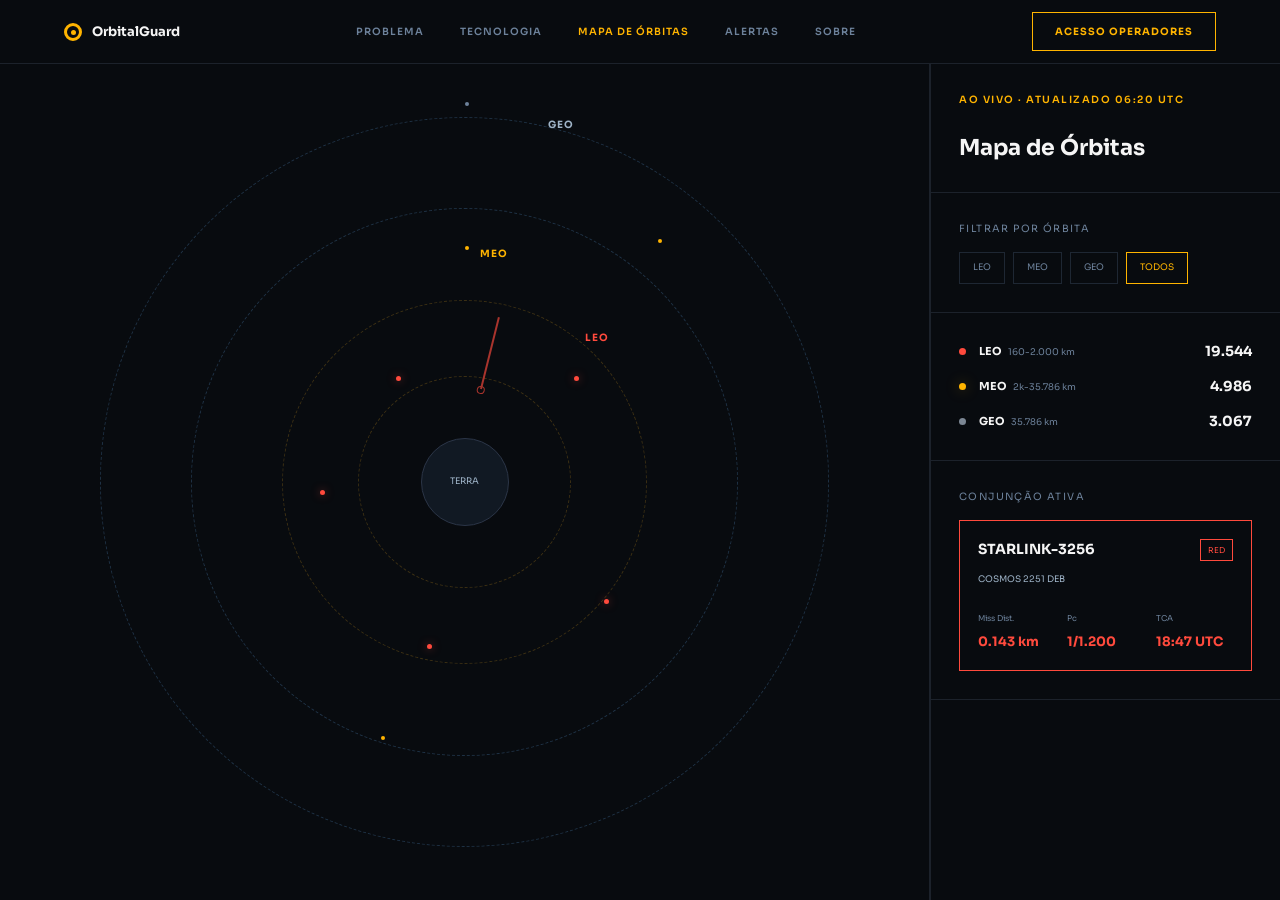
==== pages/map.html @ 365ae60f "Arrumando erros" ====
<!DOCTYPE html>
<html lang="pt-BR">

<head>
    <meta charset="UTF-8">
    <meta name="viewport" content="width=device-width, initial-scale=1.0">
    <title>Mapa de Órbitas | OrbitalGuard</title>

    <link rel="icon" type="image/png" href="../assets/images/global/favicon.png">

    <link rel="preconnect" href="https://fonts.googleapis.com">
    <link rel="preconnect" href="https://fonts.gstatic.com" crossorigin>
    <link href="https://fonts.googleapis.com/css2?family=Sora:wght@300;400;500;600;700&display=swap" rel="stylesheet">

    <link rel="stylesheet" href="../assets/css/reset.css">
    <link rel="stylesheet" href="../assets/css/style.css">
    <link rel="stylesheet" href="../assets/css/map.css">
</head>

<body>

    <header class="header">
    <a href="../index.html" class="logo">
        <span class="logo-icon"></span>
        OrbitalGuard
    </a>

    <nav class="nav">
        <a href="../index.html">Problema</a>
        <a href="./tech.html">Tecnologia</a>
        <a href="./map.html" class="active">Mapa de Órbitas</a>
        <a href="./alert.html">Alertas</a>
        <a href="./about.html">Sobre</a>
    </nav>

    <a href="../pages/access.html" class="btn-outline">
        Acesso Operadores
    </a>

    <button class="menu-toggle" type="button" aria-label="Abrir menu">
        <span></span>
        <span></span>
    </button>
</header>

    <main class="map-main">
        <section class="map-view">
            <div class="orbital-map">
                <div class="map-orbit map-orbit-1"></div>
                <div class="map-orbit map-orbit-2"></div>
                <div class="map-orbit map-orbit-3"></div>
                <div class="map-orbit map-orbit-4"></div>

                <div class="map-earth">Terra</div>

                <span class="map-label label-leo">LEO</span>
                <span class="map-label label-meo">MEO</span>
                <span class="map-label label-geo">GEO</span>

                <span class="object yellow obj-1" data-orbit="meo"></span>
                <span class="object yellow obj-2" data-orbit="meo"></span>
                <span class="object yellow obj-3" data-orbit="meo"></span>

                <span class="object red obj-4" data-orbit="leo"></span>
                <span class="object red obj-5" data-orbit="leo"></span>
                <span class="object red obj-6" data-orbit="leo"></span>
                <span class="object red obj-7" data-orbit="leo"></span>
                <span class="object red obj-8" data-orbit="leo"></span>

                <span class="object blue obj-9" data-orbit="geo"></span>

                <span class="danger-line"></span>
            </div>
        </section>

        <aside class="map-panel">
            <div class="panel-block">
                <p class="status">Ao vivo · Atualizado <span id="map-time"></span></p>
                <h1>Mapa de Órbitas</h1>
            </div>

            <div class="panel-block">
                <p class="panel-title">Filtrar por órbita</p>

                <div class="filter-buttons">
                    <button class="filter-btn" data-filter="leo">LEO</button>
                    <button class="filter-btn" data-filter="meo">MEO</button>
                    <button class="filter-btn" data-filter="geo">GEO</button>
                    <button class="filter-btn active" data-filter="todos">Todos</button>
                </div>
            </div>

            <div class="panel-block orbit-counts">
                <div>
                    <span class="red-dot"></span>
                    <p>LEO <small>160-2.000 km</small></p>
                    <strong>19.544</strong>
                </div>

                <div>
                    <span class="yellow-dot"></span>
                    <p>MEO <small>2k-35.786 km</small></p>
                    <strong>4.986</strong>
                </div>

                <div>
                    <span class="gray-dot"></span>
                    <p>GEO <small>35.786 km</small></p>
                    <strong>3.067</strong>
                </div>
            </div>

            <div class="panel-block">
                <p class="panel-title">Conjunção ativa</p>

                <div class="alert-card">
                    <div class="alert-header">
                        <h2>STARLINK-3256</h2>
                        <span>RED</span>
                    </div>

                    <p class="alert-subtitle">COSMOS 2251 DEB</p>

                    <div class="alert-grid">
                        <div>
                            <small>Miss Dist.</small>
                            <strong>0.143 km</strong>
                        </div>

                        <div>
                            <small>Pc</small>
                            <strong>1/1.200</strong>
                        </div>

                        <div>
                            <small>TCA</small>
                            <strong>18:47 UTC</strong>
                        </div>
                    </div>
                </div>
            </div>
        </aside>
    </main>

    <script src="../assets/js/map.js"></script>

<div class="side-menu">

        <a href="../index.html">Problema</a>
        <a href="./tech.html">Tecnologia</a>
        <a href="./map.html">Mapa de Órbitas</a>
        <a href="./alert.html">Alertas</a>
        <a href="./about.html">Sobre</a>
        <a href="../pages/access.html" class="menu-operator">Acesso Operadores</a>

    </div>

    <script src="../assets/js/menu.js"></script>

</body>

</html>
---- assets/css/style.css ----
body {
    background: #080b0f;
    color: #f5f5f5;
    font-family: "Sora", sans-serif;
    overflow-x: hidden;
}

.header,
main,
footer {
    width: 100%;
    margin-left: 0;
    margin-right: 0;
}

.header {
    margin-top: 0;
    height: 64px;
    background: #080b0f;
    border-bottom: 1px solid #1c222b;
    display: flex;
    align-items: center;
    justify-content: space-between;
    padding: 0 clamp(24px, 5vw, 70px);
}

.logo {
    display: flex;
    align-items: center;
    gap: 10px;
    font-size: 13px;
    font-weight: 700;
    transition: 0.3s;
}

.logo:hover {
    color: #ffb400;
}

.logo-icon {
    width: 18px;
    height: 18px;
    border: 3px solid #ffb400;
    border-radius: 50%;
    display: inline-block;
    position: relative;
}

.logo-icon::after {
    content: "";
    width: 5px;
    height: 5px;
    background: #ffb400;
    border-radius: 50%;
    position: absolute;
    top: 4px;
    left: 4px;
}

.nav {
    display: flex;
    gap: clamp(18px, 3vw, 36px);
    font-size: 10px;
    font-weight: 600;
    text-transform: uppercase;
    letter-spacing: 1px;
}

.nav a {
    color: #6d829b;
    transition: 0.3s;
}

.nav a:hover,
.nav .active {
    color: #ffb400;
}

.btn-outline {
    border: 1px solid #ffb400;
    color: #ffb400;
    padding: 11px 22px;
    font-size: 10px;
    font-weight: 700;
    text-transform: uppercase;
    letter-spacing: 1px;
    transition: 0.3s;
}

.btn-outline:hover {
    background: #ffb400;
    color: #090b0e;
}

main {
    background: #080b0f;
}

.hero {
    min-height: 520px;
    padding: 90px clamp(32px, 6vw, 90px);
    display: flex;
    justify-content: space-between;
    align-items: center;
    gap: 60px;
    border-bottom: 1px solid #1c222b;
}

.hero-text {
    max-width: 750px;
}

.status,
.tag {
    color: #ffb400;
    font-size: 10px;
    font-weight: 600;
    text-transform: uppercase;
    letter-spacing: 1.5px;
    margin-bottom: 24px;
}

.hero h1 {
    font-size: clamp(42px, 5vw, 64px);
    font-weight: 700;
    line-height: 1;
    letter-spacing: -3px;
    margin-bottom: 28px;
    text-shadow: none;
}

.description {
    max-width: 520px;
    color: #9eb3c7;
    font-size: 15px;
    line-height: 1.7;
    margin-bottom: 32px;
}

.buttons {
    display: flex;
    gap: 16px;
}

.btn-primary,
.btn-secondary {
    display: inline-block;
    padding: 15px 26px;
    font-size: 10px;
    font-weight: 700;
    text-transform: uppercase;
    letter-spacing: 1px;
    transition: 0.3s;
}

.btn-primary {
    background: #ffb400;
    color: #090b0e;
}

.btn-primary:hover {
    background: #ffc83d;
    transform: translateY(-2px);
}

.btn-secondary {
    background: #10151c;
    color: #c5d4e4;
    border: 1px solid #1e2733;
}

.btn-secondary:hover {
    border-color: #ffb400;
    color: #ffb400;
    transform: translateY(-2px);
}

.orbit-area {
    width: clamp(360px, 40vw, 560px);
    height: clamp(360px, 40vw, 560px);
    min-width: 360px;
    position: relative;
    border-radius: 50%;
    display: block;
    transition: 0.3s;
}

.orbit-area:hover {
    transform: scale(1.03);
}

.orbit {
    position: absolute;
    border: 1px dashed #203040;
    border-radius: 50%;
    top: 50%;
    left: 50%;
    transform-origin: center center;
    animation-name: spin-dashed-orbit;
    animation-timing-function: linear;
    animation-iteration-count: infinite;
}

.orbit-1 {
    width: 30%;
    height: 30%;
    margin-top: -15%;
    margin-left: -15%;
    border-style: dotted;
    border-width: 2px;
    animation-duration: 18s;
}

.orbit-2 {
    width: 50%;
    height: 50%;
    margin-top: -25%;
    margin-left: -25%;
    animation-duration: 28s;
    animation-direction: reverse;
}

.orbit-3 {
    width: 70%;
    height: 70%;
    margin-top: -35%;
    margin-left: -35%;
    animation-duration: 38s;
}

.orbit-4 {
    width: 92%;
    height: 92%;
    margin-top: -46%;
    margin-left: -46%;
    animation-duration: 52s;
    animation-direction: reverse;
}

@keyframes spin-dashed-orbit {
    from {
        transform: rotate(0deg);
    }

    to {
        transform: rotate(360deg);
    }
}

.orbit-label {
    position: absolute;
    color: #4f5f7e;
    font-size: 14px;
    letter-spacing: 4px;
    pointer-events: none;
}

.label-leo {
    top: 27%;
    left: 52%;
}

.label-meo {
    top: 16%;
    left: 52%;
}

.label-geo {
    top: 4%;
    left: 52%;
}

.earth {
    width: 72px;
    height: 72px;
    border-radius: 50%;
    border: 2px solid #354466;
    background: #0e1621;
    color: #9eb3c7;
    font-size: 10px;
    text-transform: uppercase;
    display: flex;
    align-items: center;
    justify-content: center;
    position: absolute;
    top: calc(50% - 36px);
    left: calc(50% - 36px);
    box-shadow: 0 0 25px rgba(61, 126, 188, 0.25);
}

.earth::after {
    content: "";
    position: absolute;
    width: 96px;
    height: 96px;
    border: 2px solid rgba(83, 101, 145, 0.35);
    border-radius: 50%;
}

.space-dot {
    position: absolute;
    border-radius: 50%;
}

.yellow-dot {
    width: 10px;
    height: 10px;
    background: #ffb400;
    box-shadow: 0 0 14px rgba(255, 180, 0, 0.35);
}

.red-space-dot {
    width: 8px;
    height: 8px;
    background: #b64a3c;
    box-shadow: 0 0 10px rgba(255, 74, 61, 0.35);
}

.gray-space-dot {
    width: 8px;
    height: 8px;
    background: #3d424b;
}

.dot-1 {
    top: 32%;
    left: 21%;
}

.dot-2 {
    top: 15%;
    left: 50%;
}

.dot-3 {
    bottom: 27%;
    left: 25%;
}

.dot-4 {
    top: 34%;
    right: 26%;
}

.dot-5 {
    bottom: 31%;
    right: 35%;
}

.dot-6 {
    top: 21%;
    right: 15%;
}

.collision {
    position: absolute;
    top: 27%;
    right: 24%;
}

.collision-dot {
    width: 16px;
    height: 16px;
    background: #ff4a3d;
    border-radius: 50%;
    display: block;
    box-shadow: 0 0 18px rgba(255, 74, 61, 0.8);
}

.collision-dot::before,
.collision-dot::after {
    content: "";
    position: absolute;
    inset: -12px;
    border: 1px solid rgba(255, 74, 61, 0.45);
    border-radius: 50%;
    animation: pulse-alert 2s infinite;
}

.collision-dot::after {
    animation-delay: 1s;
}

.collision-label {
    position: absolute;
    top: -7px;
    left: 26px;
    color: #ff6b5a;
    border: 1px solid #8d332b;
    padding: 7px 14px;
    border-radius: 5px;
    font-size: 12px;
    letter-spacing: 2px;
}

@keyframes pulse-alert {
    0% {
        transform: scale(0.7);
        opacity: 0.9;
    }

    100% {
        transform: scale(1.8);
        opacity: 0;
    }
}

.stats {
    display: grid;
    grid-template-columns: repeat(4, 1fr);
    border-bottom: 1px solid #1c222b;
}

.stat {
    padding: 42px clamp(24px, 4vw, 70px);
    border-right: 1px solid #1c222b;
    display: block;
    transition: 0.3s;
}

.stat:last-child {
    border-right: none;
}

.stat:hover {
    background: #0d1218;
}

.stat h2 {
    font-size: clamp(30px, 3vw, 42px);
    font-weight: 700;
    letter-spacing: -1px;
    margin-bottom: 8px;
    text-shadow: none;
}

.stat p {
    color: #9eb3c7;
    font-size: 10px;
}

.yellow {
    color: #ffb400;
}

.red {
    color: #ff4a3d;
}

.problem {
    padding: 70px clamp(32px, 6vw, 90px);
    display: grid;
    grid-template-columns: 1fr 1fr;
    gap: clamp(40px, 7vw, 90px);
    border-bottom: 1px solid #1c222b;
}

.problem h2 {
    font-size: clamp(26px, 2.5vw, 32px);
    font-weight: 700;
    line-height: 1.35;
    margin-bottom: 28px;
    text-shadow: none;
}

.problem p {
    color: #9eb3c7;
    font-size: 14px;
    line-height: 1.8;
    margin-bottom: 20px;
}

.orbit-cards {
    display: flex;
    flex-direction: column;
    gap: 18px;
}

.card {
    background: #11151b;
    border: 1px solid #222a35;
    padding: 22px 24px;
    position: relative;
    display: block;
    transition: 0.3s;
}

.card:hover {
    border-color: #ffb400;
    transform: translateX(6px);
    background: #141a22;
}

.card h3 {
    font-size: 13px;
    font-weight: 600;
    margin-bottom: 10px;
    padding-left: 18px;
}

.card p {
    font-size: 11px;
    color: #9eb3c7;
    margin: 0;
    padding-left: 18px;
}

.card-dot {
    width: 7px;
    height: 7px;
    border-radius: 50%;
    position: absolute;
    top: 26px;
    left: 22px;
}

.red-dot {
    background: #ff4a3d;
}

.yellow-dot {
    background: #ffb400;
}

.gray-dot {
    background: #7c8794;
}

footer {
    margin-bottom: 0;
    height: 64px;
    background: #080b0f;
    color: #323c48;
    display: flex;
    justify-content: space-between;
    align-items: center;
    padding: 0 clamp(24px, 5vw, 70px);
    font-size: 10px;
}

@media (min-width: 651px) and (max-width: 1200px) {
    .hero {
        padding: 70px 40px;
        gap: 40px;
    }

    .hero-text {
        max-width: 520px;
    }

    .hero h1 {
        font-size: 52px;
    }

    .description {
        max-width: 460px;
    }

    .orbit-area {
    width: 320px;
    height: 320px;
    min-width: 320px;
}
}

.collision-label {
    display: none;
}

@media (max-width: 650px) {
    .header,
    main,
    footer {
        width: 100%;
    }

    .header {
        margin-top: 0;
        height: 42px;
        padding: 0 16px;
    }

    .logo {
        font-size: 11px;
    }

    .logo-icon {
        width: 14px;
        height: 14px;
        border-width: 2px;
    }

    .logo-icon::after {
        width: 4px;
        height: 4px;
        top: 3px;
        left: 3px;
    }

    .nav {
        display: none;
    }


    .hero {
        min-height: auto;
        padding: 22px 14px 28px;
        flex-direction: column-reverse;
        align-items: flex-start;
        gap: 18px;
    }

    .orbit-area {
        width: 260px;
        height: 260px;
        min-width: 260px;
        align-self: center;
    }

    .earth {
        width: 38px;
        height: 38px;
        top: calc(50% - 19px);
        left: calc(50% - 19px);
        font-size: 6px;
    }

    .earth::after {
        width: 54px;
        height: 54px;
    }

    .orbit-label {
        font-size: 7px;
        letter-spacing: 2px;
    }

    .collision-dot {
        width: 10px;
        height: 10px;
    }

    .collision-label {
        display: none;
    }

    .yellow-dot {
        width: 6px;
        height: 6px;
    }

    .red-space-dot,
    .gray-space-dot {
        width: 4px;
        height: 4px;
    }

    .status {
        font-size: 7px;
        letter-spacing: 1px;
        margin-bottom: 12px;
    }

    .hero h1 {
        font-size: 28px;
        line-height: 1.05;
        letter-spacing: -1.5px;
        margin-bottom: 14px;
    }

    .description {
        font-size: 11px;
        line-height: 1.6;
        margin-bottom: 16px;
    }

    .buttons {
        flex-direction: row;
        gap: 8px;
        width: 100%;
    }

    .btn-primary,
    .btn-secondary {
        width: 50%;
        padding: 12px 10px;
        font-size: 7px;
        text-align: center;
    }

    .stats {
        grid-template-columns: repeat(2, 1fr);
    }

    .stat {
        padding: 22px 14px;
        border-right: 1px solid #1c222b;
        border-bottom: 1px solid #1c222b;
    }

    .stat:nth-child(2),
    .stat:nth-child(4) {
        border-right: none;
    }

    .stat h2 {
        font-size: 22px;
        margin-bottom: 4px;
    }

    .stat p {
        font-size: 7px;
    }

    .problem {
        padding: 28px 14px;
        grid-template-columns: 1fr;
        gap: 22px;
    }

    .tag {
        font-size: 7px;
        margin-bottom: 12px;
    }

    .problem h2 {
        font-size: 18px;
        margin-bottom: 16px;
    }

    .problem p {
        font-size: 9px;
        line-height: 1.7;
    }

    .orbit-cards {
        gap: 10px;
    }

    .card {
        padding: 14px 16px;
    }

    .card h3 {
        font-size: 8px;
    }

    .card p {
        display: none;
    }

    .card-dot {
        top: 18px;
        left: 16px;
    }

    footer {
        height: 42px;
        padding: 0 14px;
        font-size: 6px;
        flex-direction: row;
        gap: 0;
        text-align: left;
    }
}

.menu-toggle {
    display: none;
    width: 22px;
    height: 16px;
    border: none;
    background: transparent;
    position: relative;
    cursor: pointer;
}

.menu-toggle span {
    display: block;
    width: 22px;
    height: 2px;
    background: #6d829b;
    position: absolute;
    right: 0;
}

.menu-toggle span:first-child {
    top: 2px;
}

.menu-toggle span:last-child {
    bottom: 2px;
}

.side-menu {
    position: fixed;
    top: 42px;
    right: 0;
    width: 220px;
    background: #080b0f;
    border-left: 1px solid #1c222b;
    border-bottom: 1px solid #1c222b;
    z-index: 99;
    display: none;
    flex-direction: column;
}

.side-menu.open {
    display: flex;
}

.side-menu a {
    padding: 16px 22px;
    color: #9eb3c7;
    font-size: 11px;
    text-transform: uppercase;
    letter-spacing: 1px;
    border-bottom: 1px solid #1c222b;
}

.side-menu a:hover {
    color: #ffb400;
    background: #11151b;
}

@media (max-width: 1100px) {
    .nav {
        display: none;
    }

    .btn-outline {
        display: none;
    }

    .menu-toggle {
        display: block;
    }
}

.menu-operator {
    color: #ffb400 !important;
    border-top: 1px solid #1c222b;
    font-weight: 700;
}
---- assets/css/map.css ----
body {
    background: #080b0f;
}

.map-main {
    min-height: calc(100vh - 64px);
    background: #080b0f;
    display: grid;
    grid-template-columns: 1fr 350px;
}

.map-view {
    min-height: calc(100vh - 64px);
    display: flex;
    align-items: center;
    justify-content: center;
    border-right: 1px solid #1c222b;
    overflow: hidden;
}

.orbital-map {
    width: min(78vw, 760px);
    height: min(78vw, 760px);
    max-width: 760px;
    max-height: 760px;
    position: relative;
    border-radius: 50%;
}

.map-orbit {
    position: absolute;
    top: 50%;
    left: 50%;
    border: 1px dashed #1e3144;
    border-radius: 50%;
    transform-origin: center;
    animation: spin-map-orbit linear infinite;
}

.map-orbit-1 {
    width: 28%;
    height: 28%;
    margin-left: -14%;
    margin-top: -14%;
    border-color: #3b2f13;
    animation-duration: 18s;
}

.map-orbit-2 {
    width: 48%;
    height: 48%;
    margin-left: -24%;
    margin-top: -24%;
    border-color: #3b2f13;
    animation-duration: 28s;
    animation-direction: reverse;
}

.map-orbit-3 {
    width: 72%;
    height: 72%;
    margin-left: -36%;
    margin-top: -36%;
    animation-duration: 42s;
}

.map-orbit-4 {
    width: 96%;
    height: 96%;
    margin-left: -48%;
    margin-top: -48%;
    animation-duration: 60s;
    animation-direction: reverse;
}

@keyframes spin-map-orbit {
    from {
        transform: rotate(0deg);
    }

    to {
        transform: rotate(360deg);
    }
}

.map-earth {
    position: absolute;
    width: 88px;
    height: 88px;
    top: calc(50% - 44px);
    left: calc(50% - 44px);
    border-radius: 50%;
    border: 1px solid #2b3547;
    background: #111923;
    color: #9eb3c7;
    font-size: 9px;
    text-transform: uppercase;
    display: flex;
    align-items: center;
    justify-content: center;
}

.map-label {
    position: absolute;
    font-size: 10px;
    font-weight: 700;
    letter-spacing: 1px;
}

.label-leo {
    color: #ff4a3d;
    top: 30%;
    right: 31%;
    left: auto;
}

.label-meo {
    color: #ffb400;
    top: 19%;
    right: 25%;
}

.label-geo {
    color: #9eb3c7;
    top: 2%;
    left: 61%;
}

.object {
    position: absolute;
    border-radius: 50%;
    transition: 0.3s ease;
}

.object.is-hidden {
    opacity: 0.08;
    transform: scale(0.6);
}

.yellow {
    width: 4px;
    height: 4px;
    background: #ffb400;
}

.red {
    width: 5px;
    height: 5px;
    background: #ff4a3d;
    box-shadow: 0 0 8px rgba(255, 74, 61, 0.5);
}

.blue {
    width: 4px;
    height: 4px;
    background: #6d829b;
}

.obj-1 {
    top: 19%;
    left: 50%;
}

.obj-2 {
    top: 18%;
    right: 24%;
}

.obj-3 {
    bottom: 16%;
    left: 39%;
}

.obj-4 {
    top: 36%;
    left: 41%;
}

.obj-5 {
    top: 36%;
    right: 35%;
}

.obj-6 {
    top: 51%;
    left: 31%;
}

.obj-7 {
    bottom: 34%;
    right: 31%;
}

.obj-8 {
    bottom: 28%;
    left: 45%;
}

.obj-9 {
    top: 0;
    left: 50%;
}

.danger-line {
    position: absolute;
    width: 2px;
    height: 74px;
    background: #ff4a3d;
    top: 28%;
    left: 52%;
    transform: rotate(14deg);
    transform-origin: bottom;
    opacity: 0.65;
}

.danger-line::after {
    content: "";
    position: absolute;
    bottom: -5px;
    left: -3px;
    width: 8px;
    height: 8px;
    border: 1px solid #ff4a3d;
    border-radius: 50%;
}

.map-panel {
    min-height: calc(100vh - 64px);
    background: #080b0f;
    border-left: 1px solid #1c222b;
}

.panel-block {
    padding: 28px 28px;
    border-bottom: 1px solid #1c222b;
}

.panel-block h1 {
    font-size: 22px;
    font-weight: 700;
    margin-top: 8px;
}

.panel-title {
    color: #6d829b;
    font-size: 10px;
    text-transform: uppercase;
    letter-spacing: 1.4px;
    margin-bottom: 16px;
}

.filter-buttons {
    display: flex;
    gap: 8px;
    flex-wrap: wrap;
}

.filter-buttons button {
    color: #6d829b;
    border: 1px solid #1e2733;
    background: transparent;
    padding: 8px 13px;
    font-size: 9px;
    text-transform: uppercase;
    cursor: pointer;
    transition: 0.3s;
}

.filter-buttons .active {
    color: #ffb400;
    border-color: #ffb400;
}

.orbit-counts {
    display: flex;
    flex-direction: column;
    gap: 14px;
}

.orbit-counts div {
    display: grid;
    grid-template-columns: 12px 1fr auto;
    align-items: center;
    gap: 8px;
}

.orbit-counts span {
    width: 7px;
    height: 7px;
    border-radius: 50%;
}

.red-dot {
    background: #ff4a3d;
}

.yellow-dot {
    background: #ffb400;
}

.gray-dot {
    background: #7c8794;
}

.orbit-counts p {
    color: #f5f5f5;
    font-size: 11px;
    font-weight: 700;
}

.orbit-counts small {
    color: #6d829b;
    font-weight: 400;
    margin-left: 4px;
}

.orbit-counts strong {
    color: #f5f5f5;
    font-size: 14px;
}

.alert-card {
    border: 1px solid #ff4a3d;
    padding: 18px;
}

.alert-header {
    display: flex;
    align-items: center;
    justify-content: space-between;
    margin-bottom: 12px;
}

.alert-header h2 {
    font-size: 14px;
    font-weight: 700;
}

.alert-header span {
    color: #ff4a3d;
    border: 1px solid #ff4a3d;
    padding: 4px 7px;
    font-size: 8px;
}

.alert-subtitle {
    color: #9eb3c7;
    font-size: 9px;
    text-transform: uppercase;
    margin-bottom: 18px;
}

.alert-grid {
    display: grid;
    grid-template-columns: repeat(3, 1fr);
    gap: 12px;
}

.alert-grid small {
    color: #6d829b;
    font-size: 8px;
}

.alert-grid strong {
    color: #ff4a3d;
    font-size: 13px;
    display: block;
    margin-top: 4px;
}

@media (max-width: 1100px) {
    .map-main {
        grid-template-columns: 1fr;
    }

    .map-view {
        min-height: 520px;
        border-right: none;
        border-bottom: 1px solid #1c222b;
    }

    .orbital-map {
        width: 520px;
        height: 520px;
    }

    .map-panel {
        min-height: auto;
        border-left: none;
        display: grid;
        grid-template-columns: repeat(2, 1fr);
    }

    .panel-block {
        padding: 24px;
    }

    .panel-block:first-child,
    .panel-block:last-child {
        grid-column: span 2;
    }
}

@media (min-width: 651px) and (max-width: 820px) {
    .header {
        height: 42px;
        padding: 0 28px;
    }

    .nav {
        display: none;
    }

    .btn-outline {
        display: block;
        width: 18px;
        height: 12px;
        border: none;
        padding: 0;
        font-size: 0;
        position: relative;
    }

    .btn-outline::before,
    .btn-outline::after {
        content: "";
        position: absolute;
        right: 0;
        width: 18px;
        height: 2px;
        background: #6d829b;
    }

    .btn-outline::before {
        top: 1px;
    }

    .btn-outline::after {
        bottom: 1px;
    }

    .map-view {
        min-height: 430px;
    }

    .orbital-map {
        width: 410px;
        height: 410px;
    }

    .map-panel {
        grid-template-columns: 1fr;
    }

    .panel-block,
    .panel-block:first-child,
    .panel-block:last-child {
        grid-column: span 1;
    }

    .panel-block {
        padding: 24px 28px;
    }

    .filter-buttons {
        gap: 8px;
    }
}

@media (max-width: 650px) {
    .map-view {
        min-height: 360px;
    }

    .orbital-map {
        width: 330px;
        height: 330px;
    }

    .map-earth {
        width: 56px;
        height: 56px;
        top: calc(50% - 28px);
        left: calc(50% - 28px);
        font-size: 7px;
    }

    .map-panel {
        grid-template-columns: 1fr;
    }

    .panel-block,
    .panel-block:first-child,
    .panel-block:last-child {
        grid-column: span 1;
    }

    .panel-block {
        padding: 22px 16px;
    }

    .panel-block h1 {
        font-size: 20px;
    }

    .alert-grid {
        grid-template-columns: 1fr;
    }
}
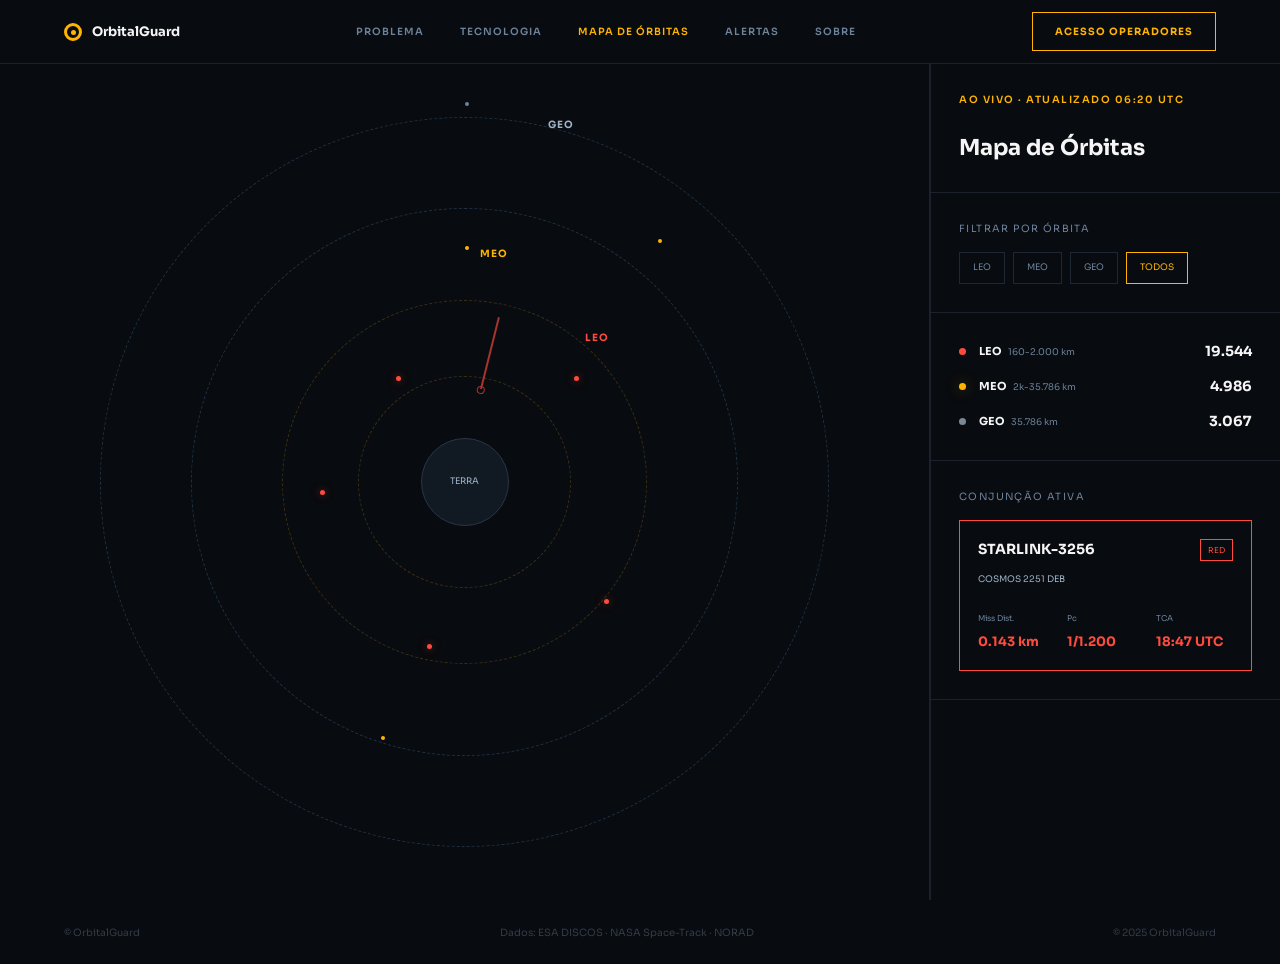
==== commit 6a8146d9: "Mudança no footer" ====
--- a/pages/map.html
+++ b/pages/map.html
@@ -20,28 +20,28 @@
 <body>
 
     <header class="header">
-    <a href="../index.html" class="logo">
-        <span class="logo-icon"></span>
-        OrbitalGuard
-    </a>
+        <a href="../index.html" class="logo">
+            <span class="logo-icon"></span>
+            OrbitalGuard
+        </a>
 
-    <nav class="nav">
-        <a href="../index.html">Problema</a>
-        <a href="./tech.html">Tecnologia</a>
-        <a href="./map.html" class="active">Mapa de Órbitas</a>
-        <a href="./alert.html">Alertas</a>
-        <a href="./about.html">Sobre</a>
-    </nav>
+        <nav class="nav">
+            <a href="../index.html">Problema</a>
+            <a href="./tech.html">Tecnologia</a>
+            <a href="./map.html" class="active">Mapa de Órbitas</a>
+            <a href="./alert.html">Alertas</a>
+            <a href="./about.html">Sobre</a>
+        </nav>
 
-    <a href="../pages/access.html" class="btn-outline">
-        Acesso Operadores
-    </a>
+        <a href="../pages/access.html" class="btn-outline">
+            Acesso Operadores
+        </a>
 
-    <button class="menu-toggle" type="button" aria-label="Abrir menu">
-        <span></span>
-        <span></span>
-    </button>
-</header>
+        <button class="menu-toggle" type="button" aria-label="Abrir menu">
+            <span></span>
+            <span></span>
+        </button>
+    </header>
 
     <main class="map-main">
         <section class="map-view">
@@ -142,9 +142,15 @@
         </aside>
     </main>
 
+    <footer>
+        <span>© OrbitalGuard</span>
+        <span>Dados: ESA DISCOS · NASA Space-Track · NORAD</span>
+        <span>© 2025 OrbitalGuard</span>
+    </footer>
+
     <script src="../assets/js/map.js"></script>
 
-<div class="side-menu">
+    <div class="side-menu">
 
         <a href="../index.html">Problema</a>
         <a href="./tech.html">Tecnologia</a>
--- a/assets/css/style.css
+++ b/assets/css/style.css
@@ -1,6 +1,28 @@
+:root {
+    --bg-main: #080b0f;
+    --bg-card: #11151b;
+    --bg-card-hover: #141a22;
+    --bg-secondary: #10151c;
+
+    --text-main: #f5f5f5;
+    --text-muted: #9eb3c7;
+    --text-nav: #6d829b;
+    --text-footer: #323c48;
+
+    --accent-yellow: #ffb400;
+    --accent-yellow-hover: #ffc83d;
+    --accent-red: #ff4a3d;
+    --accent-red-dark: #8d332b;
+
+    --border-main: #1c222b;
+    --border-card: #222a35;
+    --border-secondary: #1e2733;
+    --orbit-line: #203040;
+}
+
 body {
-    background: #080b0f;
-    color: #f5f5f5;
+    background: var(--bg-main);
+    color: var(--text-main);
     font-family: "Sora", sans-serif;
     overflow-x: hidden;
 }
@@ -16,8 +38,8 @@
 .header {
     margin-top: 0;
     height: 64px;
-    background: #080b0f;
-    border-bottom: 1px solid #1c222b;
+    background: var(--bg-main);
+    border-bottom: 1px solid var(--border-main);
     display: flex;
     align-items: center;
     justify-content: space-between;
@@ -34,13 +56,13 @@
 }
 
 .logo:hover {
-    color: #ffb400;
+    color: var(--accent-yellow);
 }
 
 .logo-icon {
     width: 18px;
     height: 18px;
-    border: 3px solid #ffb400;
+    border: 3px solid var(--accent-yellow);
     border-radius: 50%;
     display: inline-block;
     position: relative;
@@ -50,7 +72,7 @@
     content: "";
     width: 5px;
     height: 5px;
-    background: #ffb400;
+    background: var(--accent-yellow);
     border-radius: 50%;
     position: absolute;
     top: 4px;
@@ -67,18 +89,18 @@
 }
 
 .nav a {
-    color: #6d829b;
+    color: var(--text-nav);
     transition: 0.3s;
 }
 
 .nav a:hover,
 .nav .active {
-    color: #ffb400;
+    color: var(--accent-yellow);
 }
 
 .btn-outline {
-    border: 1px solid #ffb400;
-    color: #ffb400;
+    border: 1px solid var(--accent-yellow);
+    color: var(--accent-yellow);
     padding: 11px 22px;
     font-size: 10px;
     font-weight: 700;
@@ -88,12 +110,12 @@
 }
 
 .btn-outline:hover {
-    background: #ffb400;
+    background: var(--accent-yellow);
     color: #090b0e;
 }
 
 main {
-    background: #080b0f;
+    background: var(--bg-main);
 }
 
 .hero {
@@ -103,7 +125,7 @@
     justify-content: space-between;
     align-items: center;
     gap: 60px;
-    border-bottom: 1px solid #1c222b;
+    border-bottom: 1px solid var(--border-main);
 }
 
 .hero-text {
@@ -112,7 +134,7 @@
 
 .status,
 .tag {
-    color: #ffb400;
+    color: var(--accent-yellow);
     font-size: 10px;
     font-weight: 600;
     text-transform: uppercase;
@@ -131,7 +153,7 @@
 
 .description {
     max-width: 520px;
-    color: #9eb3c7;
+    color: var(--text-muted);
     font-size: 15px;
     line-height: 1.7;
     margin-bottom: 32px;
@@ -154,7 +176,7 @@
 }
 
 .btn-primary {
-    background: #ffb400;
+    background: var(--accent-yellow);
     color: #090b0e;
 }
 
@@ -164,14 +186,14 @@
 }
 
 .btn-secondary {
-    background: #10151c;
+    background: var(--bg-secondary);
     color: #c5d4e4;
-    border: 1px solid #1e2733;
+    border: 1px solid var(--border-secondary);
 }
 
 .btn-secondary:hover {
-    border-color: #ffb400;
-    color: #ffb400;
+    border-color: var(--accent-yellow);
+    color: var(--accent-yellow);
     transform: translateY(-2px);
 }
 
@@ -191,7 +213,7 @@
 
 .orbit {
     position: absolute;
-    border: 1px dashed #203040;
+    border: 1px dashed var(--orbit-line);
     border-radius: 50%;
     top: 50%;
     left: 50%;
@@ -276,7 +298,7 @@
     border-radius: 50%;
     border: 2px solid #354466;
     background: #0e1621;
-    color: #9eb3c7;
+    color: var(--text-muted);
     font-size: 10px;
     text-transform: uppercase;
     display: flex;
@@ -305,7 +327,7 @@
 .yellow-dot {
     width: 10px;
     height: 10px;
-    background: #ffb400;
+    background: var(--accent-yellow);
     box-shadow: 0 0 14px rgba(255, 180, 0, 0.35);
 }
 
@@ -361,7 +383,7 @@
 .collision-dot {
     width: 16px;
     height: 16px;
-    background: #ff4a3d;
+    background: var(--accent-red);
     border-radius: 50%;
     display: block;
     box-shadow: 0 0 18px rgba(255, 74, 61, 0.8);
@@ -408,12 +430,12 @@
 .stats {
     display: grid;
     grid-template-columns: repeat(4, 1fr);
-    border-bottom: 1px solid #1c222b;
+    border-bottom: 1px solid var(--border-main);
 }
 
 .stat {
     padding: 42px clamp(24px, 4vw, 70px);
-    border-right: 1px solid #1c222b;
+    border-right: 1px solid var(--border-main);
     display: block;
     transition: 0.3s;
 }
@@ -435,16 +457,16 @@
 }
 
 .stat p {
-    color: #9eb3c7;
+    color: var(--text-muted);
     font-size: 10px;
 }
 
 .yellow {
-    color: #ffb400;
+    color: var(--accent-yellow);
 }
 
 .red {
-    color: #ff4a3d;
+    color: var(--accent-red);
 }
 
 .problem {
@@ -452,7 +474,7 @@
     display: grid;
     grid-template-columns: 1fr 1fr;
     gap: clamp(40px, 7vw, 90px);
-    border-bottom: 1px solid #1c222b;
+    border-bottom: 1px solid var(--border-main);
 }
 
 .problem h2 {
@@ -464,7 +486,7 @@
 }
 
 .problem p {
-    color: #9eb3c7;
+    color: var(--text-muted);
     font-size: 14px;
     line-height: 1.8;
     margin-bottom: 20px;
@@ -477,8 +499,8 @@
 }
 
 .card {
-    background: #11151b;
-    border: 1px solid #222a35;
+    background: var(--bg-card);
+    border: 1px solid var(--border-card);
     padding: 22px 24px;
     position: relative;
     display: block;
@@ -486,9 +508,9 @@
 }
 
 .card:hover {
-    border-color: #ffb400;
+    border-color: var(--accent-yellow);
     transform: translateX(6px);
-    background: #141a22;
+    background: var(--bg-card-hover);
 }
 
 .card h3 {
@@ -500,7 +522,7 @@
 
 .card p {
     font-size: 11px;
-    color: #9eb3c7;
+    color: var(--text-muted);
     margin: 0;
     padding-left: 18px;
 }
@@ -515,11 +537,11 @@
 }
 
 .red-dot {
-    background: #ff4a3d;
+    background: var(--accent-red);
 }
 
 .yellow-dot {
-    background: #ffb400;
+    background: var(--accent-yellow);
 }
 
 .gray-dot {
@@ -529,7 +551,7 @@
 footer {
     margin-bottom: 0;
     height: 64px;
-    background: #080b0f;
+    background: var(--bg-main);
     color: #323c48;
     display: flex;
     justify-content: space-between;
@@ -694,8 +716,8 @@
 
     .stat {
         padding: 22px 14px;
-        border-right: 1px solid #1c222b;
-        border-bottom: 1px solid #1c222b;
+        border-right: 1px solid var(--border-main);
+        border-bottom: 1px solid var(--border-main);
     }
 
     .stat:nth-child(2),
@@ -778,7 +800,7 @@
     display: block;
     width: 22px;
     height: 2px;
-    background: #6d829b;
+    background: var(--text-nav);
     position: absolute;
     right: 0;
 }
@@ -796,9 +818,9 @@
     top: 42px;
     right: 0;
     width: 220px;
-    background: #080b0f;
-    border-left: 1px solid #1c222b;
-    border-bottom: 1px solid #1c222b;
+    background: var(--bg-main);
+    border-left: 1px solid var(--border-main);
+    border-bottom: 1px solid var(--border-main);
     z-index: 99;
     display: none;
     flex-direction: column;
@@ -810,16 +832,16 @@
 
 .side-menu a {
     padding: 16px 22px;
-    color: #9eb3c7;
+    color: var(--text-muted);
     font-size: 11px;
     text-transform: uppercase;
     letter-spacing: 1px;
-    border-bottom: 1px solid #1c222b;
+    border-bottom: 1px solid var(--border-main);
 }
 
 .side-menu a:hover {
-    color: #ffb400;
-    background: #11151b;
+    color: var(--accent-yellow);
+    background: var(--bg-card);
 }
 
 @media (max-width: 1100px) {
@@ -837,7 +859,7 @@
 }
 
 .menu-operator {
-    color: #ffb400 !important;
-    border-top: 1px solid #1c222b;
+    color: var(--accent-yellow) !important;
+    border-top: 1px solid var(--border-main);
     font-weight: 700;
 }
